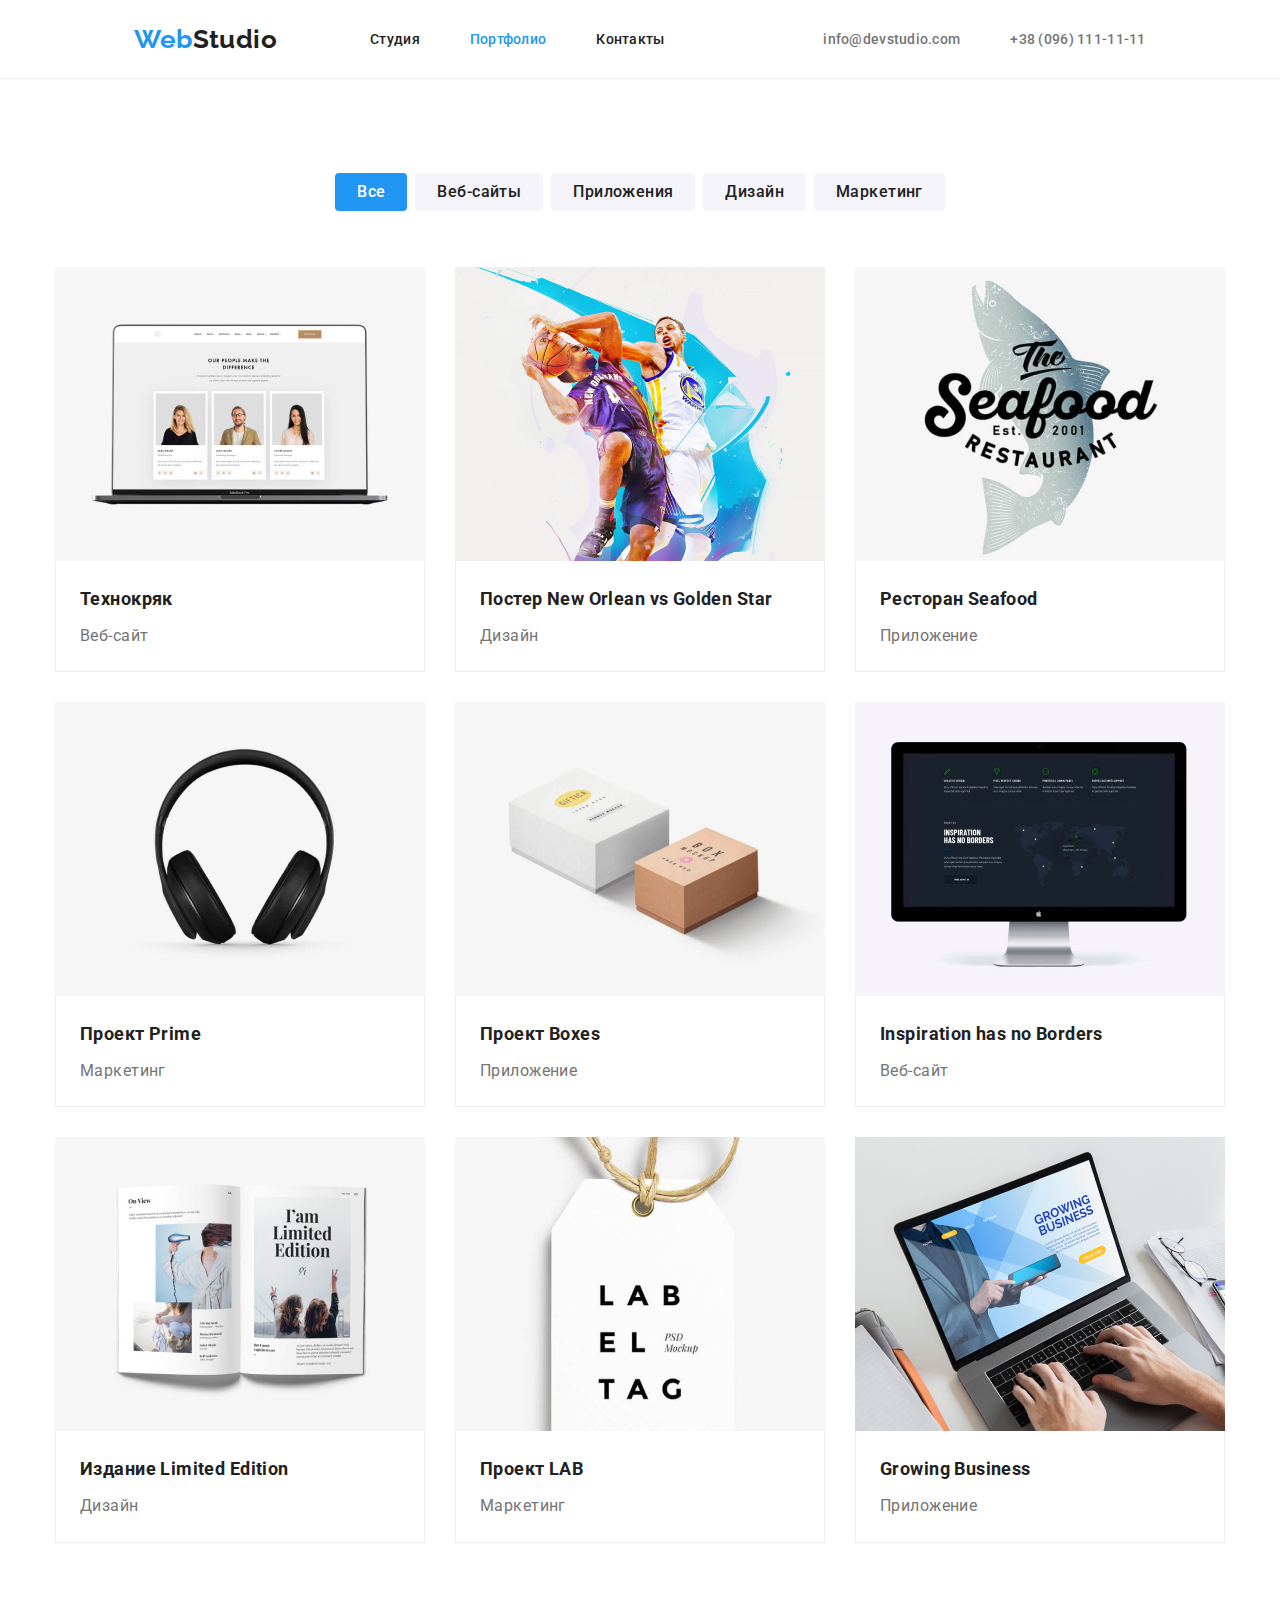
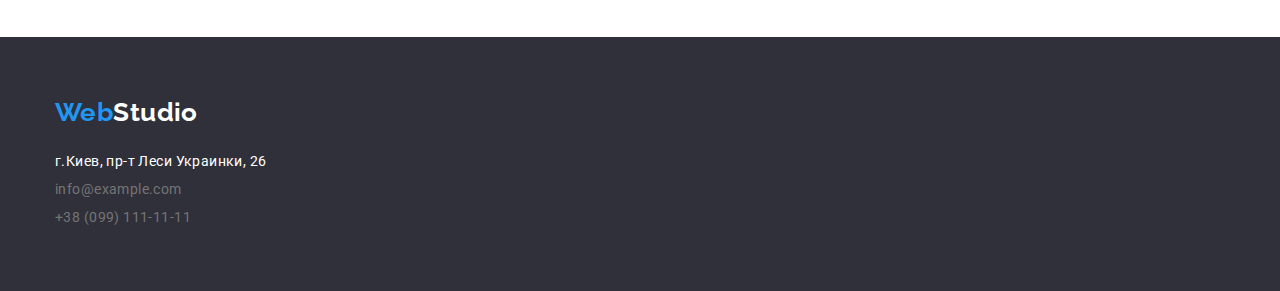
==== portfolio.html @ 6da89112 "start" ====
<!DOCTYPE html>
<html lang="ru">
<head>
    <meta charset="UTF-8">
    <meta http-equiv="X-UA-Compatible" content="IE=edge">
    <meta name="viewport" content="width=device-width, initial-scale=1.0">
    <link href="https://fonts.googleapis.com/css2?family=Raleway:wght@700&family=Roboto:wght@400;500;700;900&display=swap" rel="stylesheet">
    <title>WebStudio - IT решения для бизнеса</title>
    <link rel="stylesheet" href="https://cdnjs.cloudflare.com/ajax/libs/modern-normalize/1.1.0/modern-normalize.css"/>
    <link rel="stylesheet" href="/css/style.css">
</head>
<body>
    <!--Header-->
    <header>
        <div class="container header-container">
            <nav class="nav-container">
                <a href="#" class="logo"><span>Web</span>Studio</a>
                <ul class="site-nav list item-nav-container">
                    <li><a href="/index.html" class="link">Студия</a></li>
                    <li><a hhref="" class="link current">Портфолио</a></li>
                    <li><a href="" class="link">Контакты</a></li>
                </ul>            
            </nav>
            <ul class="site-contact list item-contact-nav-container">
                <li><a href="mailto:info@devstudio.com" class="link">info@devstudio.com</a></li>
                <li><a href="tel:+38096111111" class="link">+38 (096) 111-11-11</a></li>
            </ul>
        </div>
    </header>
    <!--main-->
    <main>
        <!--Portfolio-->
        <section class="section">
            <div class="container">
                <h1 class="section-title hide-title">Примеры работ</h1>
                <ul class="portfolio-filtr list">
                    <li><a href="" class="link link-button active">Все</a></li>
                    <li><a href="" class="link link-button disable">Веб-сайты</a></li>
                    <li><a href="" class="link link-button disable">Приложения</a></li>
                    <li><a href="" class="link link-button disable">Дизайн</a></li>
                    <li><a href="" class="link link-button disable">Маркетинг</a></li>
                </ul>
                <ul class="list portfolio-cases">
                    <li>
                        <img src="./images/portfolio-1.jpg" alt="Разработка Веб сайтов">
                        <div class="project-container">
                            <p class="project">Технокряк</p>
                            <p class="project-content">Веб-сайт</p>
                        </div>
                    </li>
                    <li>
                        <img src="./images/portfolio-2.jpg" alt="Разработка постеров и банерной рекламы">
                        <div class="project-container">
                        <p class="project">Постер New Orlean vs Golden Star</p>
                        <p class="project-content">Дизайн</p>
                    </div>
                    </li>
                    <li>
                        <img src="./images/portfolio-3.jpg" alt="Разработка мобилльных приложений">
                        <div class="project-container">
                        <p class="project">Ресторан Seafood</p>
                        <p class="project-content">Приложение</p>
                    </div>
                    </li>
                    <li>
                        <img src="./images/portfolio-4.jpg" alt="Разработка дизайна продукции">
                        <div class="project-container">
                        <p class="project">Проект Prime</p>
                        <p class="project-content">Маркетинг</p>
                    </div>
                    </li>
                    <li>
                        <img src="./images/portfolio-5.jpg" alt="Разработка дизайна упаковки">
                        <div class="project-container">
                        <p class="project">Проект Boxes</p>
                        <p class="project-content">Приложение</p>
                    </div>
                    </li>
                    <li>
                        <img src="./images/portfolio-6.jpg" alt="Поиск идеи для продвижения">
                        <div class="project-container">
                        <p class="project">Inspiration has no Borders</p>
                        <p class="project-content">Веб-сайт</p>
                    </div>
                    </li>
                    <li>
                        <img src="./images/portfolio-7.jpg" alt="Разработка уникального дизайна продукции">
                        <div class="project-container">
                        <p class="project">Издание Limited Edition</p>
                        <p class="project-content">Дизайн</p>
                    </div>
                    </li>
                    <li>
                        <img src="./images/portfolio-8.jpg" alt="Разработка макетов">
                        <div class="project-container">
                        <p class="project">Проект LAB</p>
                        <p class="project-content">Маркетинг</p>
                    </div>
                    </li>
                    <li>
                        <img src="./images/portfolio-9.jpg" alt="Поиск точек роста вашего бизнеса">
                        <div class="project-container">
                        <p class="project">Growing Business</p>
                        <p class="project-content">Приложение</p>
                    </div>
                    </li>
                </ul>
            </div>
        </section>
    </main>
    <!--footer-->
    <footer>
        <div class="footer-container container">
            <p class="logo"><span>Web</span>Studio</p>
            <address class="adress">
                <ul class="footer-contact list">
                    <li><span>г.Киев, пр-т Леси Украинки, 26</span></li>
                    <li><a class="link" href="mailto:info@example.com">info@example.com</a></li>
                    <li><a class="link" href="tel:+380991111111">+38 (099) 111-11-11</a></li>
                </ul>
            </address>
        </div>
    </footer>
</body>
</html>
---- css/style.css ----
/*
main
Color background #FFFFFF; 
Color background second #F5F4FA; 
text
Цвет основной (абзацы текст описания) #757575
Цвет дополнительный (Заголовки, меню) #212121;
elements
Color acsent(button) #2196F3
*/
*,
*::before,
*::after{
    box-sizing: border-box;
}

:root{
    --main-text-color:#757575;
    --title-text-color:#212121;
    --accent-text-color:#2196F3;
    --main-bg-color: #FFFFFF;
    --second-bg-color:rgba(245, 244, 250, 1);
    --button-disable:#F5F4FA;
    --button-active:#2196F3;
    --boder-color:#EEEEEE;
}
body{
    background: var(--main-bg-color);  
    color: var(--main-text-color);
    font-family: Roboto, sans-serif;
    font-size: 14px;
    font-weight: 400;
    line-height: 2;
    letter-spacing: 0.03em;
    margin: 0;
}
.list{
    list-style: none;
    padding: 0;
    margin-top: 0;
    margin-bottom: 0;
}

/*Navigation*/
.logo{
    font-size: 26px;
    font-family: Raleway, serif;
    font-weight: 700;
    color: var(--title-text-color);
    line-height: 1.17;
    text-decoration: none;
}
.logo span{
    color: var(--accent-text-color);
}
.site-nav .link{
    font-weight: 500;
    color: var(--title-text-color);
    text-decoration: none;
    letter-spacing: 0.02em;
}
.site-nav .link:hover,
.site-nav .link:hover {
    color: var(--accent-text-color);
}
.site-nav .link.current{
    color: var(--accent-text-color);
}
.site-contact .link{
    font-weight: 500;
    color: var(--main-text-color);
    letter-spacing: 0.02em;
    text-decoration: none;
}
.site-contact .link:hover,
.site-contact .link:hover{
    color: var(--accent-text-color);
}

/*FLEX*/
.container{
    width: 1200px;
  
    padding-left: 15px;
    padding-right: 15px;
    padding-top: 0;
    padding-bottom: 0;
   
    margin-left: auto;
    margin-right: auto;
    margin-top: 0;
    margin-bottom: 0;
}

header{
    border-bottom: 1px solid var(--boder-color);
}
 .nav-container, .header-container,
 .item-contact-nav-container {
    display: flex;
    align-items: center;
}
.nav-container{
    padding-top: 24px;
    padding-bottom: 24px;
}
.header-container{
    justify-content: space-around;
}
.nav-container>a{

    margin-right: 93px;
}
.item-nav-container{
    display: flex;
}
.item-nav-container>li:not(:last-child){
    margin-right: 50px;
}
.item-contact-nav-container>li:not(:last-child){
    margin-right: 50px;
 }
/*Common section*/
.section{
   padding-top: 94px;
   padding-bottom: 94px;
   margin-top: o;
   margin-bottom: 0;
}
.section-title{
    color: var(--title-text-color);
    font-size: 36px;
    font-weight: 700;
    line-height: 1.22;
    text-align: center;
    margin-top: 0;
    margin-bottom: 50px;
}
/*Heroes*/
.heroes-section{
    background: #2F303A;
}
.heroes{
    text-align: center;
    padding-top: 200px;
    padding-bottom: 200px;
    padding-left: 252px;
    padding-right: 252px;
    margin-left: auto;
    margin-right: auto;
}
.heroes .title{
    background: #2F303A;
    font-size: 44px;
    font-weight: 900;
    line-height: 1.5;
    letter-spacing: 0.06em;
    color: var(--main-bg-color);
    text-transform: uppercase;
    margin-top: 0;
    margin-bottom: 30px;
}
.order-button{
    display: inline-block;

    margin-top: 0;
    margin-bottom: 0;
    padding-top: 10px;
    padding-bottom: 10px;
    padding-left: 32px;
    padding-right: 32px;

    font-size: 16px;
    font-weight: 700;
    line-height: 1.89;
    letter-spacing: 0.06em;
    color: var(--main-bg-color);
    background-color: var(--accent-text-color);

    border-radius: 4px;
}
/*advantage*/
.advantage-list{
    display: flex;
    padding-left: 0;
    margin-top: 0;
    margin-bottom: 94px;
}
.advantage-list>li{
    width: 270px;
}
.advantage-list>li:not(:last-child){
    margin-right: 30px;
}
.advantage-list .title{
    font-size: 14px;
    font-weight: 700;
    line-height: 1.14;
    color: var(--title-text-color);
}
.hide-title{
    display:none;
}
/*what we are doing*/
.image-list{
  display: flex;  
  padding-left: 0;
  margin-top: 0;
  margin-bottom: 0;
}
.image-list>li:not(:last-child){
    margin-right: 30px;
}
.image-list img{
    display: block;
    width: 100%;
    height: auto;
    margin-bottom: 0;
}
/*our team*/
.team-section{
    background-color: var(--second-bg-color);
}
.team-container p{
    text-align: center;
}
.team-container .team{
    color: var(--title-text-color);
    font-weight: 500;
    margin-top: 0;
    margin-bottom: 10;
}
.team-container .team-discript{
    margin-top: 0;
    margin-bottom: 0;
}
.team-list{
    display: flex;
    justify-content: center;
    padding-left: 0;
    margin-top: 0;
    margin-bottom: 0;
}
.team-list>li:not(:last-child){
    margin-right: 30px;
}
.team-list img{
    display: block;
    margin-bottom: 30px;
    width: 100%;
    height: auto;
}
/*footer*/
footer{
    background-color: #2F303A;
}
.footer-container{
    padding-top: 60px;
    padding-bottom: 60px;
}
.footer-container .logo{
    color:var(--main-bg-color);
    margin-top: 0;
    margin-bottom: 20px;
}
.adress{
font-style:normal;
}
.footer-contact .link{
    text-decoration: none;
    color: var(--main-text-color);
}
.footer-contact span{
    color: var(--main-bg-color);
}
.footer-contact{
    padding-left: 0;
}

/*PAGE Portfolio*/
.portfolio-filtr{
display: flex;
justify-content: center;
margin-top: 0;
margin-bottom: 56px;
}

.portfolio-filtr>li:not(:last-child){
margin-right: 8px;
}
.link-button{
    display: inline-block;
    padding: 6px 22px 6px 22px;
    text-decoration: none;
    font-size: 16px;
    font-weight: 500;
    line-height: 1.62;
    font-weight: 500;
    border-radius: 4px;
}

.link-button.active{
 color: var(--main-bg-color);
 background-color: var(--button-active);
} 
.link-button.disable{
  color: var(--title-text-color);  
  background-color: var(--button-disable); 
}

.portfolio .project-name{
    color: var(--title-text-color);
    font-size: 18px;
    font-weight: 700;
    line-height: 2;
    letter-spacing: 0.06em;
}
.portfolio .project-name{
    color: var(--main-text-color);
    line-height: 1.88;
}

.portfolio-cases{
    display: flex;
    flex-wrap: wrap;
    margin: -15px;
}

.portfolio-cases>li{
    margin: 15px;
    flex-basis: calc((100%-(15px*6))/3);
}
.portfolio-cases img{
display: block;
width: 100%;
height: auto;
}
.project-container{
    padding-top: 20px;
    padding-bottom: 20px;
    padding-left: 24px;
    padding-right: 24px;
    border-left: 1px solid var(--boder-color);
    border-right: 1px solid var(--boder-color);
    border-bottom: 1px solid var(--boder-color);
}
.project{
color: var(--title-text-color);
font-size: 18px;
line-height: 2;
    font-weight: 700;
    margin-top: 0;
    margin-bottom: 4px;
}
.project-content{
    font-size: 16px;
    line-height: 1.88;
        font-weight: 400;
        margin-top: 0;
        margin-bottom: 0;
    }
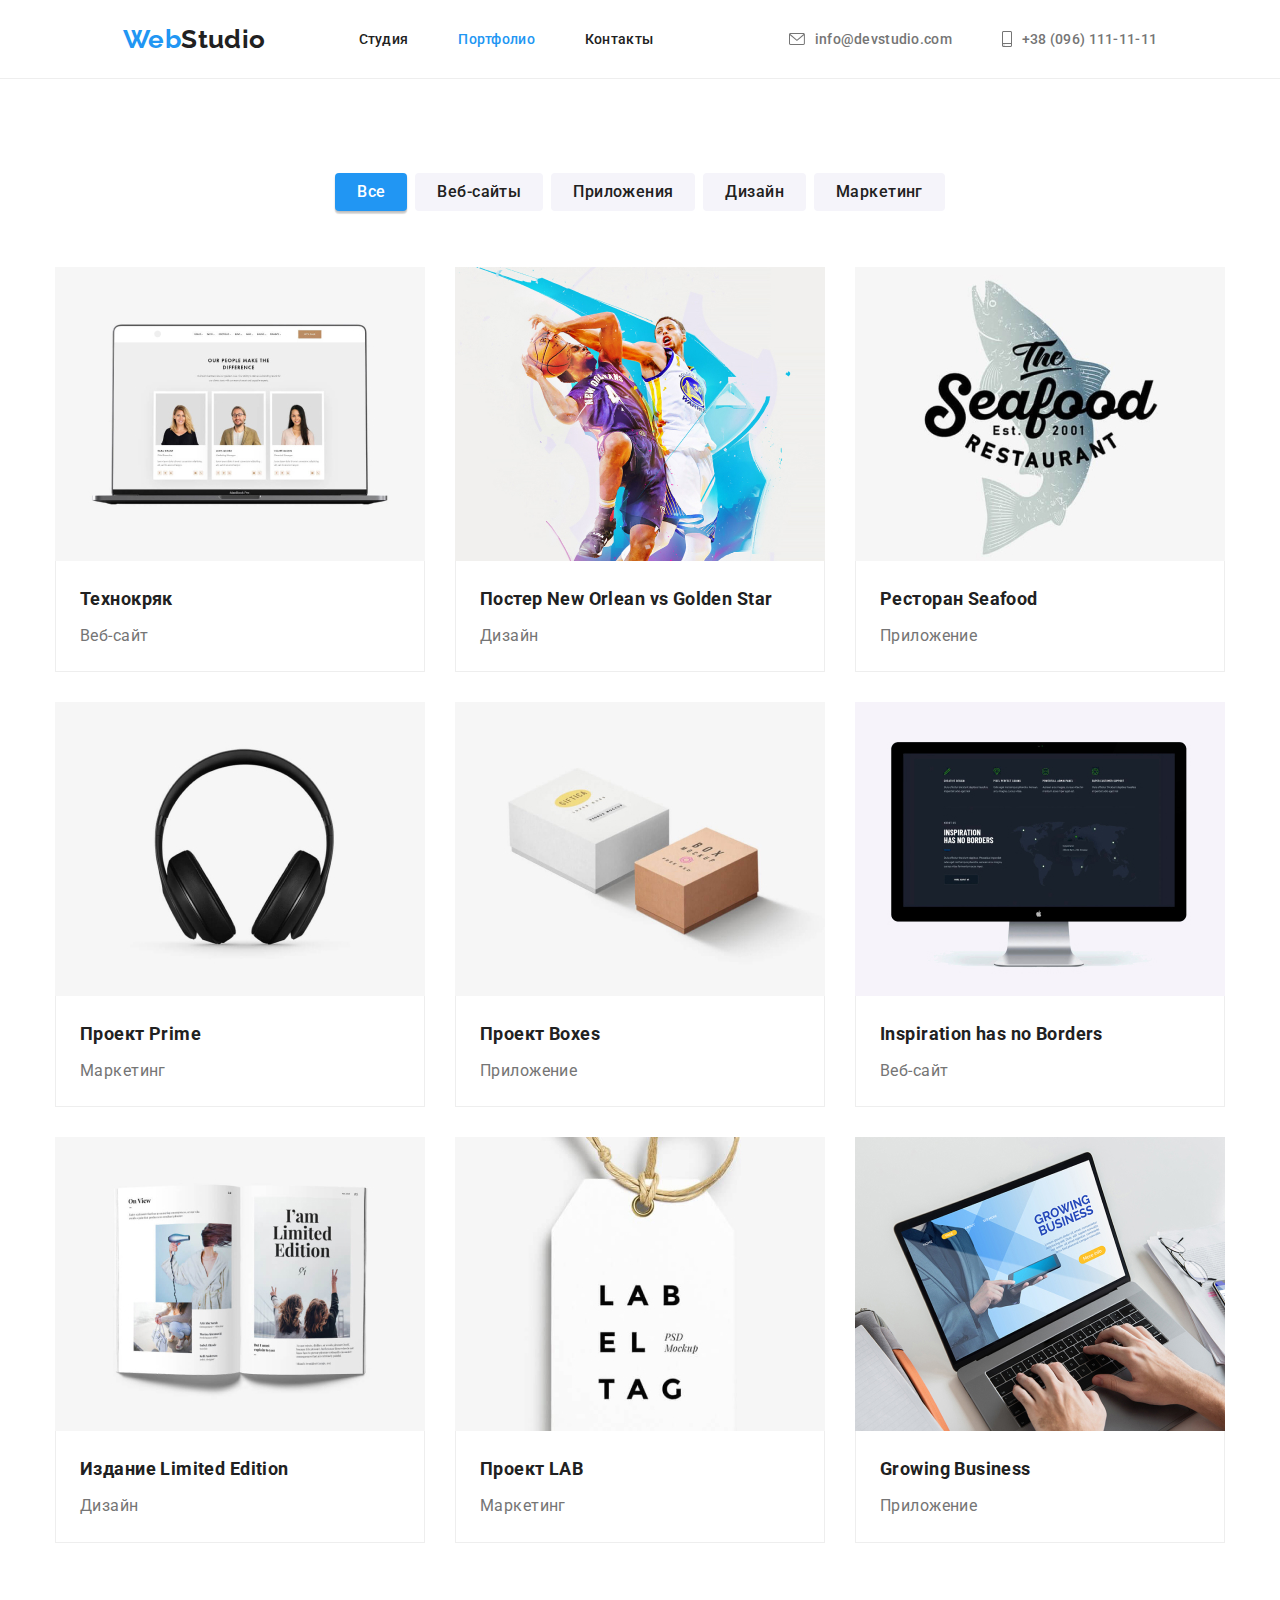
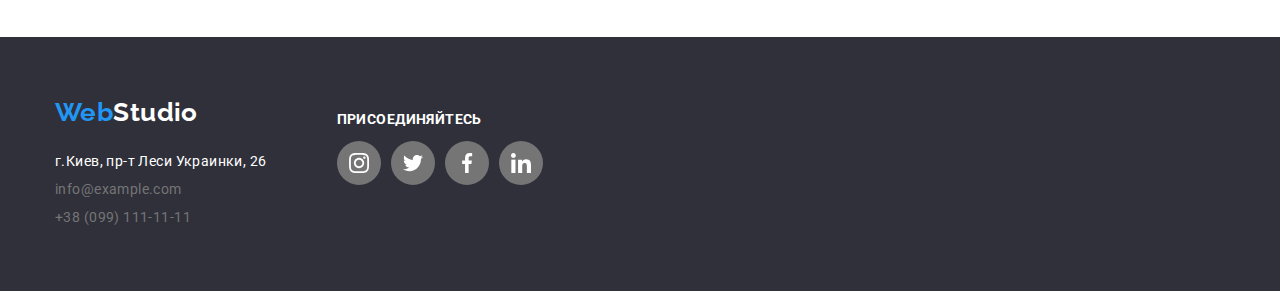
==== commit 31ce60d9: "add section add svg" ====
--- a/portfolio.html
+++ b/portfolio.html
@@ -22,8 +22,8 @@
                 </ul>            
             </nav>
             <ul class="site-contact list item-contact-nav-container">
-                <li><a href="mailto:info@devstudio.com" class="link">info@devstudio.com</a></li>
-                <li><a href="tel:+38096111111" class="link">+38 (096) 111-11-11</a></li>
+                <li class="contactlist-item"><a href="mailto:info@devstudio.com" class="link contact-link"><svg class="mail-icon"><use href="./images/icons.svg#envelope"></use></svg>info@devstudio.com</a></li>
+                <li class="contactlist-item"><a href="tel:+38096111111" class="link contact-link"><svg class="tel-icon"><use href="./images/icons.svg#smartphone"></use></svg>+38 (096) 111-11-11</a></li>
             </ul>
         </div>
     </header>
@@ -111,14 +111,28 @@
     <!--footer-->
     <footer>
         <div class="footer-container container">
-            <p class="logo"><span>Web</span>Studio</p>
-            <address class="adress">
-                <ul class="footer-contact list">
-                    <li><span>г.Киев, пр-т Леси Украинки, 26</span></li>
-                    <li><a class="link" href="mailto:info@example.com">info@example.com</a></li>
-                    <li><a class="link" href="tel:+380991111111">+38 (099) 111-11-11</a></li>
-                </ul>
-            </address>
+            <ul class="footer-list list">
+                <li>
+                    <p class="logo"><span>Web</span>Studio</p>
+                    <address class="adress">
+                        <ul class="footer-contact list">
+                            <li><span>г.Киев, пр-т Леси Украинки, 26</span></li>
+                            <li><a class="footer-link" href="mailto:info@example.com">info@example.com</a></li>
+                            <li><a class="footer-link" href="tel:+380991111111">+38 (099) 111-11-11</a></li>
+                        </ul>
+                    </address>
+                </li>
+                <li>
+                    <p class="footer-second-discript">присоединяйтесь</p>
+                    <ul class="list social-media-list">
+                        <li class="icon-block"><a href="#" class="common-smm-link footer-smm-link"><svg class="smm-icon"><use href="./images/icons.svg#instagram"></use></svg></a></li>
+                        <li class="icon-block"><a href="#" class="common-smm-link footer-smm-link"><svg class="smm-icon"><use href="./images/icons.svg#twitter"></use></svg></a></li>
+                        <li class="icon-block"><a href="#" class="common-smm-link footer-smm-link"><svg class="smm-icon"><use href="./images/icons.svg#facebook"></use></svg></a></li>
+                        <li class="icon-block"><a href="#" class="common-smm-link footer-smm-link"><svg class="smm-icon"><use href="./images/icons.svg#linkedin"></use></svg></a></li>
+                    </ul>
+                    </ul>
+                </li>
+            </ul>   
         </div>
     </footer>
 </body>
--- a/css/style.css
+++ b/css/style.css
@@ -66,15 +66,37 @@
 .site-nav .link.current{
     color: var(--accent-text-color);
 }
+.mail-icon{
+    width:16px; 
+    height:12px;
+    margin-right: 10px;
+}
+.tel-icon{
+    width:10px; 
+    height:16px;
+    margin-right: 10px;
+}
 .site-contact .link{
     font-weight: 500;
     color: var(--main-text-color);
     letter-spacing: 0.02em;
     text-decoration: none;
 }
-.site-contact .link:hover,
-.site-contact .link:hover{
+.contactlist-item{
+    display: flex;
+    justify-content: center;
+    align-items: center;
+}
+.link,.contact-link{
+    display: flex;
+    justify-content: center;
+    align-items: center;
+    fill: var(--main-text-color);
+}
+
+.contact-link:hover{
     color: var(--accent-text-color);
+    fill: var(--accent-text-color);
 }
 
 /*FLEX*/
@@ -138,7 +160,13 @@
 }
 /*Heroes*/
 .heroes-section{
-    background: #2F303A;
+    margin-left: auto;
+    margin-right: auto;
+    background-image: linear-gradient(to top,rgba(47, 48, 58, 0.4),rgba(47, 48, 58, 0.4)),url("/images/heroes-bg-1.jpg");
+    background-size: cover, cover;
+    background-repeat: no-repeat, no-repeat;
+    max-width: 1600px;
+    height: 600px;
 }
 .heroes{
     text-align: center;
@@ -150,7 +178,6 @@
     margin-right: auto;
 }
 .heroes .title{
-    background: #2F303A;
     font-size: 44px;
     font-weight: 900;
     line-height: 1.5;
@@ -198,6 +225,22 @@
     line-height: 1.14;
     color: var(--title-text-color);
 }
+.icon-adv img{
+    display: block;
+    margin-left: auto;
+    margin-right: auto;
+    width: 70px;
+    height: 70px;
+}
+.icon-adv{
+    display: flex;
+    justify-content: center;
+    align-items: center;
+    width: 270px;
+    height: 120px;
+    background-color: var(--second-bg-color);
+    border-radius: 4px;
+}
 .hide-title{
     display:none;
 }
@@ -241,6 +284,17 @@
     margin-top: 0;
     margin-bottom: 0;
 }
+.team-list>li{
+    padding-bottom: 30px;
+    background-color: var(--main-bg-color);
+
+    border-bottom-left-radius: 4px;
+    border-bottom-right-radius: 4px;
+
+    box-shadow: 0 2px 1px rgba(0, 0, 0, 0.2),
+                0 1px 1px rgba(0, 0, 0, 0.2),
+                0 1px 3px rgba(0, 0, 0, 0.2);
+}
 .team-list>li:not(:last-child){
     margin-right: 30px;
 }
@@ -250,6 +304,72 @@
     width: 100%;
     height: auto;
 }
+/* smm links */
+.social-media-list{
+    display: flex;
+    justify-content: center;
+}
+.icon-block:not(:last-child){
+margin-right: 10px;
+}
+.icon-block{
+    border: none;   
+}
+/* common SMM link */
+.common-smm-link{
+    display: inline-flex;
+    justify-content: center;
+    align-items: center;
+    width: 44px;
+    height: 44px; 
+    border-radius: 50%;
+}
+.smm-icon{
+    width:20px;
+    height:20px;
+}
+/* team smm link  */
+.team-smm-link{
+    background-color:  var(--main-bg-color);
+    fill: var(--main-text-color);
+}
+
+.team-smm-link:hover{
+    background-color: var(--button-active);
+    fill: var(--main-bg-color);
+}
+/* Our CLIENTS */
+.clients-list{
+    display: flex;
+    justify-content:center;
+    align-items: center;
+}
+.clients-list>li:not(:last-child){
+    margin-right: 30px;
+}
+.client-icon{
+    width: 106px;
+    height: 60px;    
+}
+
+.clients-list .clients-link{
+    display: inline-flex;
+    justify-content: center;
+    align-items: center;
+
+    width: 170px;
+    height: 92px; 
+
+    border: 1px solid var(--main-text-color);
+    border-radius: 4px;
+    fill: var(--main-text-color);
+}
+
+.clients-list .clients-link:hover{
+    border-color: var(--button-active);
+    fill: var(--button-active);
+}
+
 /*footer*/
 footer{
     background-color: #2F303A;
@@ -258,6 +378,13 @@
     padding-top: 60px;
     padding-bottom: 60px;
 }
+.footer-list{
+    display: flex;
+    justify-content: left;
+}
+.footer-list>li:not(:last-child){
+    margin-right: 70px;
+}
 .footer-container .logo{
     color:var(--main-bg-color);
     margin-top: 0;
@@ -266,7 +393,7 @@
 .adress{
 font-style:normal;
 }
-.footer-contact .link{
+.footer-link{
     text-decoration: none;
     color: var(--main-text-color);
 }
@@ -276,7 +403,22 @@
 .footer-contact{
     padding-left: 0;
 }
-
+/* footer "Присоединитесь" */
+.footer-second-discript{
+    font-size: 14px;
+    line-height: 1.17;
+    font-weight: 700;
+    text-transform:uppercase;
+    color: var(--main-bg-color);
+}
+/* footer smm links */
+.footer-smm-link{ 
+    background-color:  var(--main-text-color);
+    fill: var(--main-bg-color);
+}
+.footer-smm-link:hover{
+    background-color: var(--button-active);
+}
 /*PAGE Portfolio*/
 .portfolio-filtr{
 display: flex;
@@ -284,7 +426,6 @@
 margin-top: 0;
 margin-bottom: 56px;
 }
-
 .portfolio-filtr>li:not(:last-child){
 margin-right: 8px;
 }
@@ -299,9 +440,22 @@
     border-radius: 4px;
 }
 
+.link-button:hover{
+ color: var(--main-bg-color);
+ background-color: var(--button-active);
+
+ box-shadow: 0 2px 2px rgba(0,0,0,0.12),
+             0 1px 2px rgba(0,0,0,0.08),
+             0 3px 1px rgba(0, 0, 0, 0.1);
+}
+
 .link-button.active{
  color: var(--main-bg-color);
  background-color: var(--button-active);
+ 
+ box-shadow: 0 2px 2px rgba(0,0,0,0.12),
+             0 1px 2px rgba(0,0,0,0.08),
+             0 3px 1px rgba(0, 0, 0, 0.1);
 } 
 .link-button.disable{
   color: var(--title-text-color);  
@@ -325,7 +479,11 @@
     flex-wrap: wrap;
     margin: -15px;
 }
-
+.portfolio-cases>li:hover{
+    box-shadow: 1px 4px 6px rgba(0,0,0,0.16),
+                0 4px 4px rgba(0,0,0,0.06),
+                0 1px 1px rgba(0,0,0,0.12);
+}
 .portfolio-cases>li{
     margin: 15px;
     flex-basis: calc((100%-(15px*6))/3);
